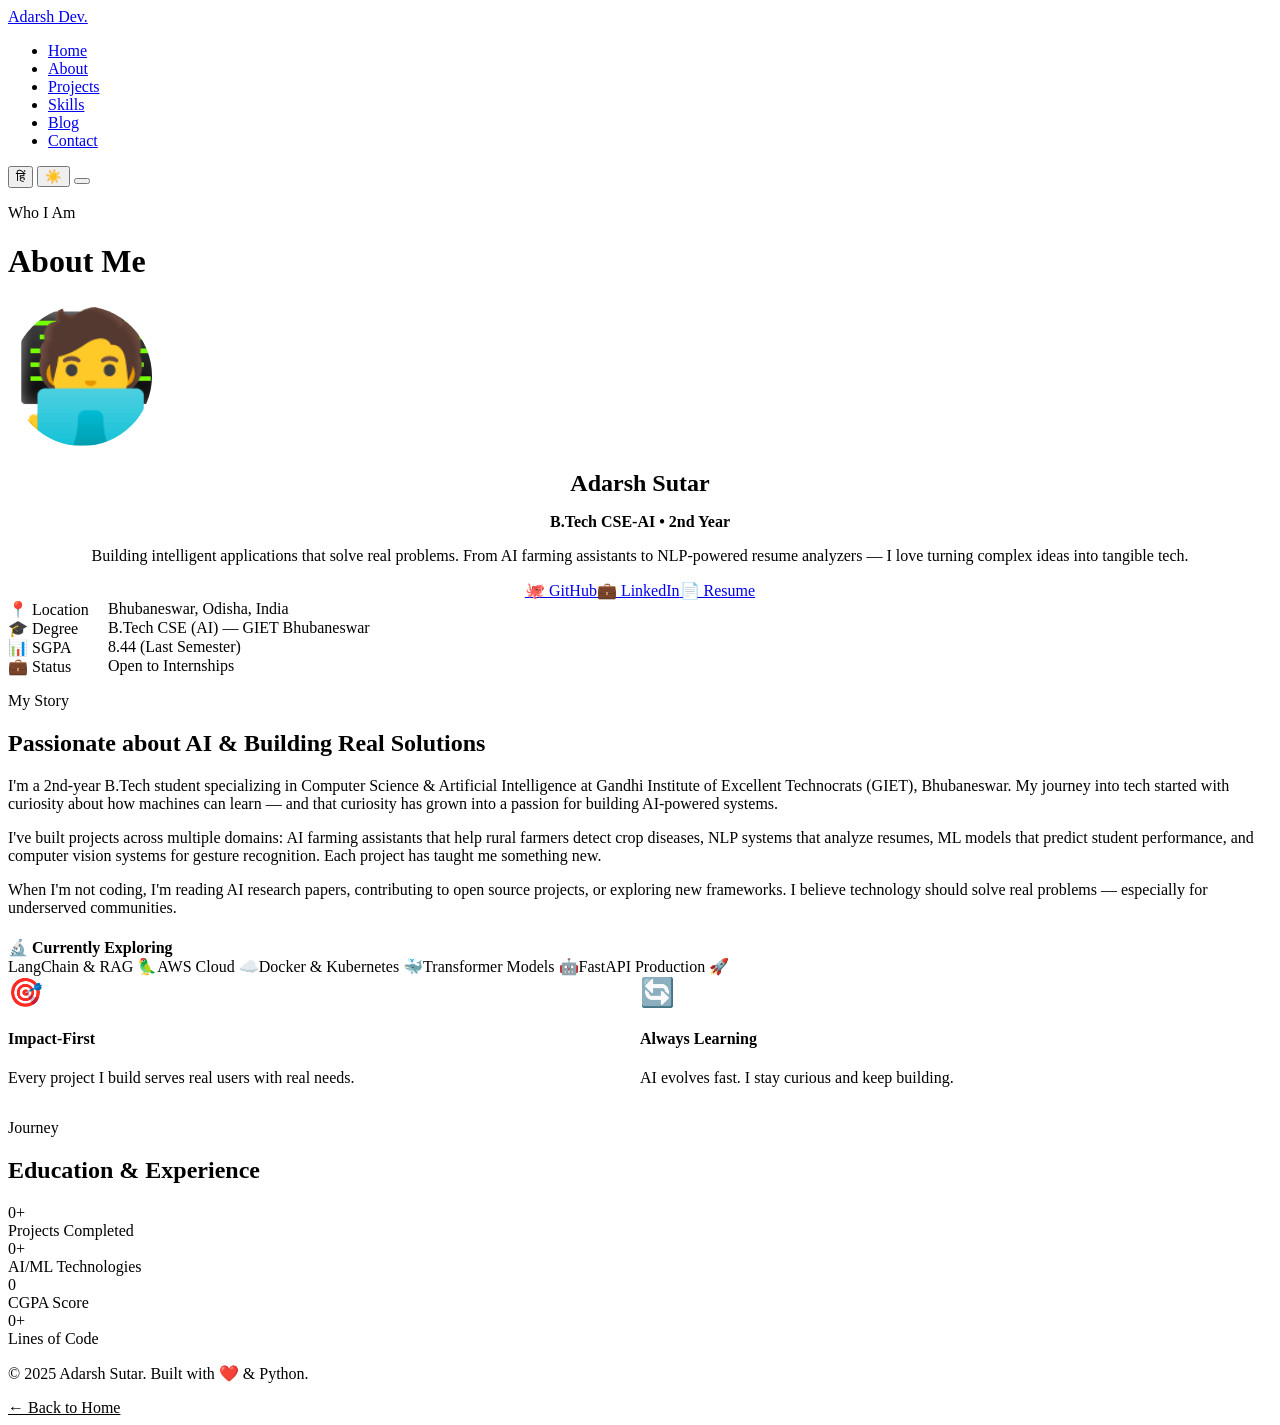
==== frontend/about.html @ b9e54d45 "Initialize AI Portfolio Full-Stack Repository" ====
<!DOCTYPE html>
<html lang="en" data-theme="dark">
<head>
  <meta charset="UTF-8" />
  <meta name="viewport" content="width=device-width, initial-scale=1.0" />
  <title>About Adarsh Sutar — B.Tech CSE-AI Developer</title>
  <meta name="description" content="Learn about Adarsh Sutar — a passionate B.Tech CSE-AI student at GIET Bhubaneswar building AI applications and full-stack systems." />
  <link rel="icon" href="data:image/svg+xml,<svg xmlns='http://www.w3.org/2000/svg' viewBox='0 0 100 100'><text y='.9em' font-size='90'>🤖</text></svg>" />
  <link rel="stylesheet" href="/css/style.css" />
  <script>window.API_BASE_URL = 'http://localhost:5000/api';</script>
</head>
<body>

  <!-- NAVBAR -->
  <nav class="navbar" id="main-navbar">
    <div class="nav-container">
      <a href="/index.html" class="nav-logo">Adarsh Dev.</a>
      <ul class="nav-links" id="nav-links">
        <li><a href="/index.html"    class="nav-link" data-i18n="nav.home">Home</a></li>
        <li><a href="/about.html"    class="nav-link active" data-i18n="nav.about">About</a></li>
        <li><a href="/projects.html" class="nav-link" data-i18n="nav.projects">Projects</a></li>
        <li><a href="/skills.html"   class="nav-link" data-i18n="nav.skills">Skills</a></li>
        <li><a href="/blog.html"     class="nav-link" data-i18n="nav.blog">Blog</a></li>
        <li><a href="/contact.html"  class="nav-link" data-i18n="nav.contact">Contact</a></li>
      </ul>
      <div class="nav-actions">
        <button class="lang-toggle" id="lang-toggle-btn">हिं</button>
        <button class="theme-toggle" id="theme-toggle-btn">☀️</button>
        <button class="nav-hamburger" id="nav-hamburger"><span></span><span></span><span></span></button>
      </div>
    </div>
  </nav>

  <!-- PAGE HEADER -->
  <div class="page-header">
    <div class="page-header-bg"></div>
    <div class="container" style="position:relative;z-index:1;">
      <p class="section-label">Who I Am</p>
      <h1 data-i18n="about.title">About Me</h1>
    </div>
  </div>

  <!-- ABOUT CONTENT -->
  <section class="section">
    <div class="container">
      <div class="grid-2" style="align-items:start; gap:var(--space-3xl);">

        <!-- Profile Card -->
        <div class="animate-on-scroll">
          <div class="card glass-card" style="text-align:center; padding: var(--space-2xl);">
            <!-- Avatar -->
            <div style="width:140px;height:140px;border-radius:50%;margin:0 auto var(--space-xl);background:var(--gradient);display:flex;align-items:center;justify-content:center;box-shadow:var(--shadow-glow);overflow:hidden;padding:4px;">
              <img src="/assets/images/profile.jpeg" alt="Adarsh Sutar" id="profile-photo" style="width:100%;height:100%;object-fit:cover;border-radius:50%;background-color:var(--clr-surface);display:block;" onerror="this.src='data:image/svg+xml,<svg xmlns=&quot;http://www.w3.org/2000/svg&quot; viewBox=&quot;0 0 100 100&quot;><text y=&quot;.9em&quot; font-size=&quot;90&quot;>🧑‍💻</text></svg>';"/>
            </div>
            <h2 style="margin-bottom:var(--space-sm);">Adarsh Sutar</h2>
            <p style="color:var(--clr-purple);font-weight:600;margin-bottom:var(--space-md);">B.Tech CSE-AI • 2nd Year</p>
            <p style="font-size:var(--text-sm);color:var(--clr-text-muted);" data-i18n="about.tagline">
              Building intelligent applications that solve real problems. From AI farming assistants to NLP-powered resume analyzers — I love turning complex ideas into tangible tech.
            </p>

            <div style="display:flex;justify-content:center;gap:var(--space-md);margin-top:var(--space-xl);flex-wrap:wrap;">
              <a href="https://github.com/adarshsutar" target="_blank" class="btn btn-outline btn-sm">🐙 GitHub</a>
              <a href="https://linkedin.com/in/adarshsutar" target="_blank" class="btn btn-outline btn-sm">💼 LinkedIn</a>
              <a href="#" id="about-resume-btn" class="btn btn-primary btn-sm">📄 Resume</a>
            </div>

            <!-- Quick Info -->
            <div style="margin-top:var(--space-xl);text-align:left;display:flex;flex-direction:column;gap:var(--space-sm);">
              <div style="display:flex;gap:var(--space-md);">
                <span style="color:var(--clr-text-muted);min-width:100px;" data-i18n="about.location_label">📍 Location</span>
                <span>Bhubaneswar, Odisha, India</span>
              </div>
              <div style="display:flex;gap:var(--space-md);">
                <span style="color:var(--clr-text-muted);min-width:100px;" data-i18n="about.degree_label">🎓 Degree</span>
                <span>B.Tech CSE (AI) — GIET Bhubaneswar</span>
              </div>
              <div style="display:flex;gap:var(--space-md);">
                <span style="color:var(--clr-text-muted);min-width:100px;" data-i18n="about.cgpa_label">📊 SGPA</span>
                <span>8.44 (Last Semester)</span>
              </div>
              <div style="display:flex;gap:var(--space-md);">
                <span style="color:var(--clr-text-muted);min-width:100px;" data-i18n="about.status_label">💼 Status</span>
                <span class="badge badge-green" data-i18n="about.open_to">Open to Internships</span>
              </div>
            </div>
          </div>
        </div>

        <!-- Bio & Values -->
        <div class="animate-on-scroll stagger-2">
          <p class="section-label" data-i18n="about.my_story">My Story</p>
          <h2 data-i18n="about.bio_title">Passionate about AI &amp; Building Real Solutions</h2>
          <p style="margin: var(--space-md) 0;" data-i18n="about.bio_p1">
            I'm a 2nd-year B.Tech student specializing in Computer Science & Artificial Intelligence at Gandhi Institute of Excellent Technocrats (GIET), Bhubaneswar. My journey into tech started with curiosity about how machines can learn — and that curiosity has grown into a passion for building AI-powered systems.
          </p>
          <p style="margin-bottom: var(--space-md);" data-i18n="about.bio_p2">
            I've built projects across multiple domains: AI farming assistants that help rural farmers detect crop diseases, NLP systems that analyze resumes, ML models that predict student performance, and computer vision systems for gesture recognition. Each project has taught me something new.
          </p>
          <p data-i18n="about.bio_p3">
            When I'm not coding, I'm reading AI research papers, contributing to open source projects, or exploring new frameworks. I believe technology should solve real problems — especially for underserved communities.
          </p>

          <!-- What I'm learning -->
          <div class="card" style="margin-top:var(--space-xl);">
            <h4 style="margin-bottom:var(--space-md);" data-i18n="about.currently_learning">🔬 Currently Exploring</h4>
            <div style="display:flex;flex-wrap:wrap;gap:var(--space-sm);">
              <span class="tech-tag">LangChain &amp; RAG 🦜</span>
              <span class="tech-tag">AWS Cloud ☁️</span>
              <span class="tech-tag">Docker &amp; Kubernetes 🐳</span>
              <span class="tech-tag">Transformer Models 🤖</span>
              <span class="tech-tag">FastAPI Production 🚀</span>
            </div>
          </div>

          <!-- Core values -->
          <div style="display:grid;grid-template-columns:1fr 1fr;gap:var(--space-md);margin-top:var(--space-xl);">
            <div class="card" style="padding:var(--space-lg);">
              <div style="font-size:1.75rem;margin-bottom:var(--space-sm);">🎯</div>
              <h4 data-i18n="about.value1_title">Impact-First</h4>
              <p style="font-size:var(--text-sm);" data-i18n="about.value1_desc">Every project I build serves real users with real needs.</p>
            </div>
            <div class="card" style="padding:var(--space-lg);">
              <div style="font-size:1.75rem;margin-bottom:var(--space-sm);">🔄</div>
              <h4 data-i18n="about.value2_title">Always Learning</h4>
              <p style="font-size:var(--text-sm);" data-i18n="about.value2_desc">AI evolves fast. I stay curious and keep building.</p>
            </div>
          </div>
        </div>

      </div>
    </div>
  </section>

  <!-- TIMELINE: Education & Experience -->
  <section class="section" style="background: var(--clr-surface);">
    <div class="container">
      <div class="section-header animate-on-scroll">
        <p class="section-label" data-i18n="about.experience_label">Journey</p>
        <h2 data-i18n="about.experience_title">Education & Experience</h2>
      </div>
      <div class="timeline animate-on-scroll" id="experience-timeline">
        <div class="loading-overlay">
          <div class="spinner"></div>
        </div>
      </div>
    </div>
  </section>

  <!-- STATS -->
  <section class="section">
    <div class="container">
      <div class="stats-grid">
        <div class="stat-card animate-on-scroll stagger-1">
          <div class="stat-number" data-count="6" data-suffix="+">0+</div>
          <div class="stat-label" data-i18n="about.stat1">Projects Completed</div>
        </div>
        <div class="stat-card animate-on-scroll stagger-2">
          <div class="stat-number" data-count="5" data-suffix="+">0+</div>
          <div class="stat-label" data-i18n="about.stat2">AI/ML Technologies</div>
        </div>
        <div class="stat-card animate-on-scroll stagger-3">
          <div class="stat-number" data-count="8" data-suffix=".2">0</div>
          <div class="stat-label" data-i18n="about.stat3">CGPA Score</div>
        </div>
        <div class="stat-card animate-on-scroll stagger-4">
          <div class="stat-number" data-count="1000" data-suffix="+">0+</div>
          <div class="stat-label" data-i18n="about.stat4">Lines of Code</div>
        </div>
      </div>
    </div>
  </section>

  <!-- FOOTER -->
  <footer class="footer">
    <div class="container">
      <div class="footer-bottom">
        <p class="footer-copy">&copy; 2025 Adarsh Sutar. Built with ❤️ &amp; Python.</p>
        <a href="/index.html" class="footer-copy" style="color:var(--clr-purple);">← Back to Home</a>
      </div>
    </div>
  </footer>

  <div id="toast-container"></div>

  <!-- SCRIPTS -->
    <script src="/js/error_handler.js"></script>
  <script src="/js/main.js?v=2"></script>
  <script src="/js/api.js?v=2"></script>
  <script src="/js/i18n.js?v=2"></script>
  <script src="/js/analytics.js?v=2"></script>
  <script src="/js/chatbot.js?v=2"></script>

  <script>
    // Load resume download link
    document.getElementById('about-resume-btn').href = API.resume.downloadUrl();

    // Load experience timeline from API
    async function loadExperience() {
      const timeline = document.getElementById('experience-timeline');
      try {
        const { experience } = await API.experience.list();
        
        if (!experience || experience.length === 0) {
          throw new Error('No experience found');
        }

        timeline.innerHTML = experience.map(e => `
          <div class="timeline-item">
            <div class="timeline-dot"></div>
            <div style="display:flex;justify-content:space-between;align-items:flex-start;flex-wrap:wrap;gap:8px;">
              <div>
                <div class="timeline-date">${e.type.toUpperCase()} • ${e.start_date} – ${e.is_current ? 'Present' : e.end_date}</div>
                <h3 class="timeline-title">${e.role}</h3>
                <div class="timeline-company">🏛️ ${e.company} · ${e.location}</div>
              </div>
              ${e.is_current ? '<span class="badge badge-green">Current</span>' : '<span class="badge badge-blue">Completed</span>'}
            </div>
            <p class="timeline-desc">${e.description}</p>
          </div>`
        ).join('');

      } catch (err) {
        console.warn('API fetch failed, using fallback:', err);
        // Fallback to static experience data
        const experiences = [
          { type: 'education', role: 'B.Tech CSE (Artificial Intelligence)', company: 'Gandhi Institute of Excellent Technocrats (GIET)', location: 'Ghangapatna, Bhubaneswar', start: 'Aug 2023', end: 'Present', desc: "2nd year student with SGPA 8.44. Core subjects: Machine Learning, Computer Vision, NLP, DBMS, Data Structures & Algorithms, Software Engineering.", current: true },
          { type: 'work', role: 'Full-Stack & AI Developer', company: 'Self-Initiated Projects', location: 'Remote', start: 'Jan 2024', end: 'Present', desc: "Built 6+ end-to-end projects spanning AI/ML (TensorFlow, Scikit-learn, OpenCV) and full-stack web development (Flask, FastAPI, React, MySQL).", current: true },
        ];

        timeline.innerHTML = experiences.map(e => `
          <div class="timeline-item">
            <div class="timeline-dot"></div>
            <div style="display:flex;justify-content:space-between;align-items:flex-start;flex-wrap:wrap;gap:8px;">
              <div>
                <div class="timeline-date">${e.type.toUpperCase()} • ${e.start} – ${e.current ? 'Present' : e.end}</div>
                <h3 class="timeline-title">${e.role}</h3>
                <div class="timeline-company">🏛️ ${e.company} · ${e.location}</div>
              </div>
              ${e.current ? '<span class="badge badge-green">Current</span>' : '<span class="badge badge-blue">Completed</span>'}
            </div>
            <p class="timeline-desc">${e.desc}</p>
          </div>`
        ).join('');
      }
    }

    loadExperience();
  </script>

</body>
</html>
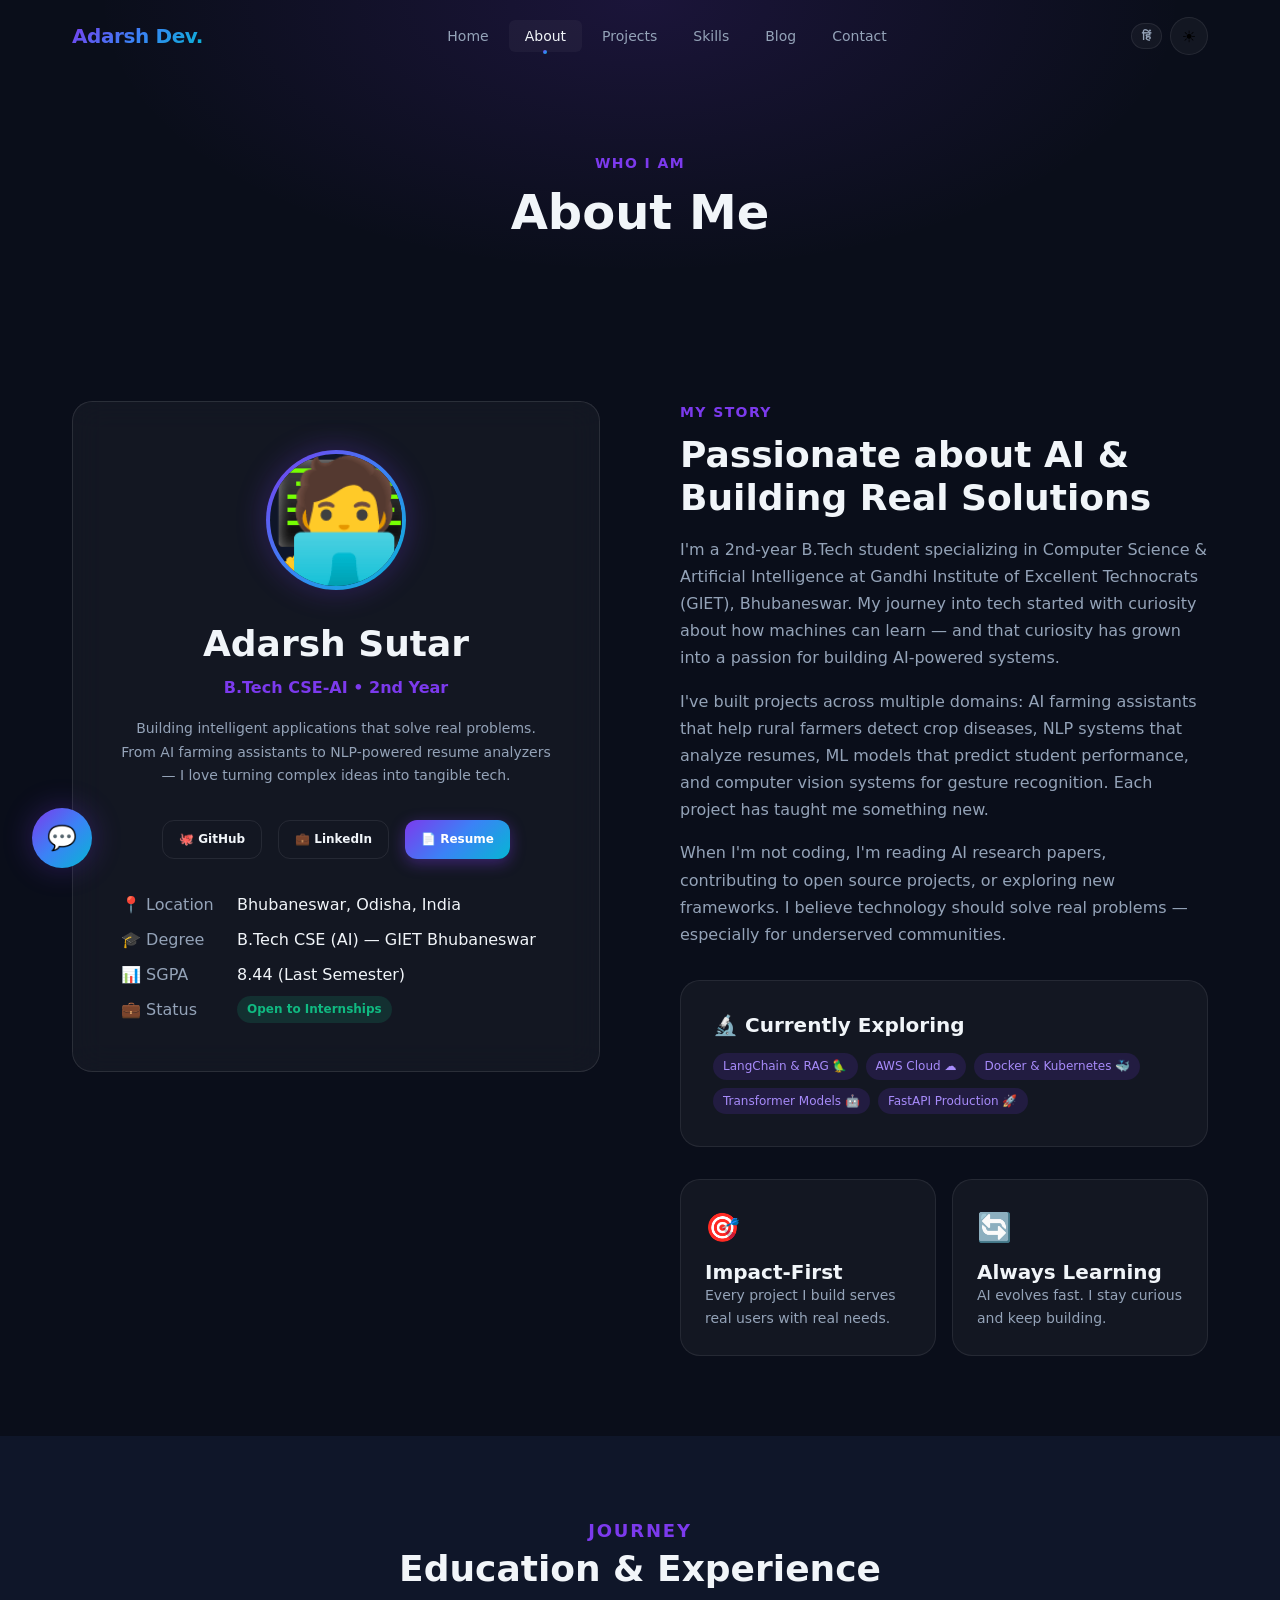
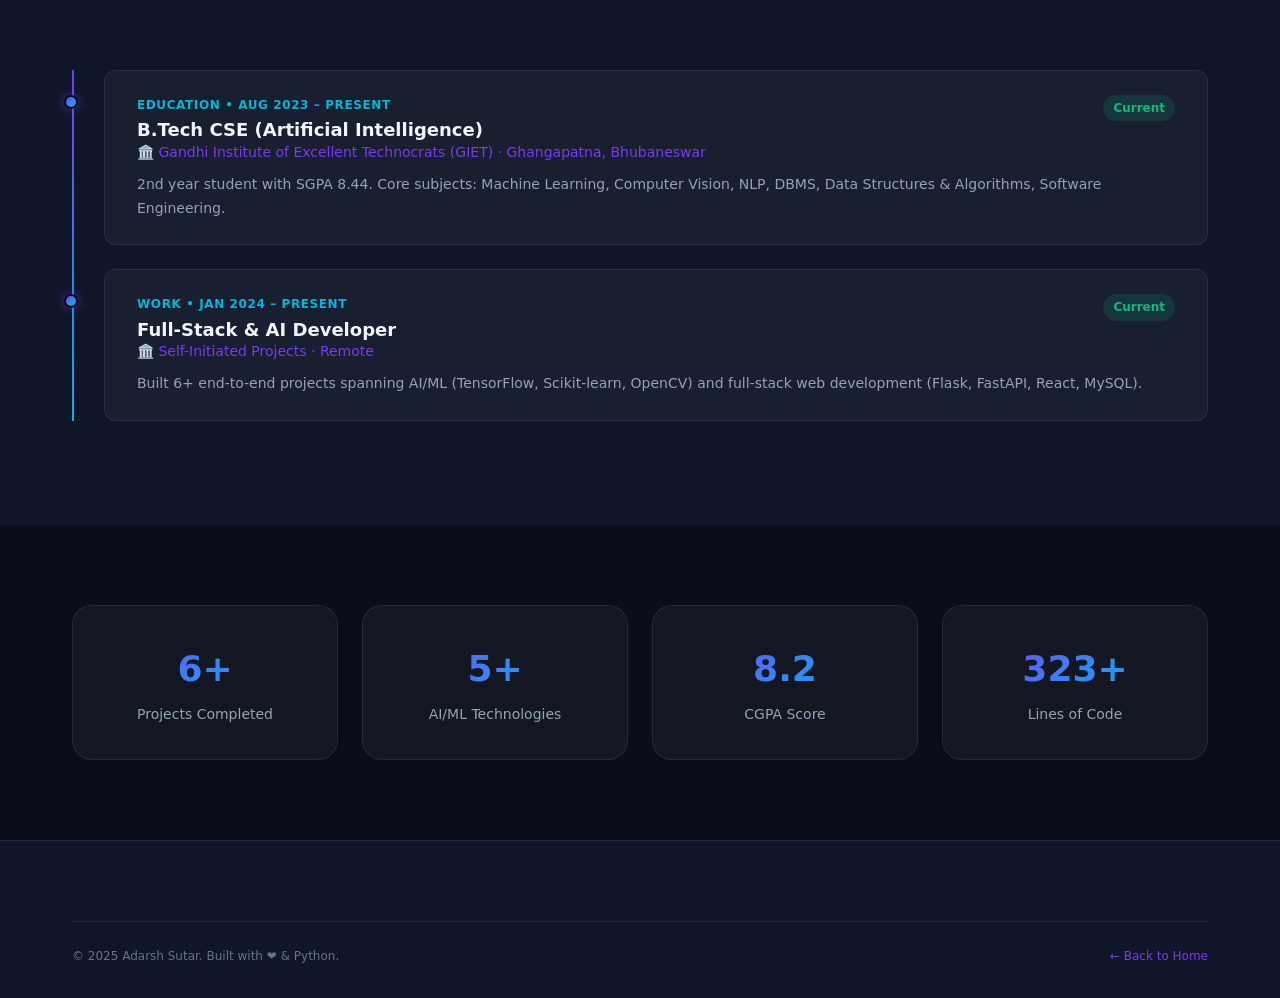
==== commit 22c32fdc: "fix: convert absolute paths to relative and update API_BASE_URL logic for local file testing" ====
--- a/frontend/about.html
+++ b/frontend/about.html
@@ -6,8 +6,15 @@
   <title>About Adarsh Sutar — B.Tech CSE-AI Developer</title>
   <meta name="description" content="Learn about Adarsh Sutar — a passionate B.Tech CSE-AI student at GIET Bhubaneswar building AI applications and full-stack systems." />
   <link rel="icon" href="data:image/svg+xml,<svg xmlns='http://www.w3.org/2000/svg' viewBox='0 0 100 100'><text y='.9em' font-size='90'>🤖</text></svg>" />
-  <link rel="stylesheet" href="/css/style.css" />
-  <script>window.API_BASE_URL = 'http://localhost:5000/api';</script>
+  <script src="./js/maintenance-check.js"></script>
+  <link rel="stylesheet" href="./css/style.css" />
+  <script>
+    window.API_BASE_URL = window.location.hostname === 'localhost' || 
+                         window.location.hostname === '127.0.0.1' || 
+                         window.location.protocol === 'file:'
+      ? 'http://localhost:5000/api' 
+      : 'https://ai-portfolio-ynsq.onrender.com/api';
+  </script>
 </head>
 <body>
 
@@ -183,12 +190,12 @@
   <div id="toast-container"></div>
 
   <!-- SCRIPTS -->
-    <script src="/js/error_handler.js"></script>
-  <script src="/js/main.js?v=2"></script>
-  <script src="/js/api.js?v=2"></script>
-  <script src="/js/i18n.js?v=2"></script>
-  <script src="/js/analytics.js?v=2"></script>
-  <script src="/js/chatbot.js?v=2"></script>
+    <script src="./js/error_handler.js"></script>
+  <script src="./js/main.js?v=2"></script>
+  <script src="./js/api.js?v=2"></script>
+  <script src="./js/i18n.js?v=2"></script>
+  <script src="./js/analytics.js?v=2"></script>
+  <script src="./js/chatbot.js?v=2"></script>
 
   <script>
     // Load resume download link
--- a/frontend/css/style.css
+++ b/frontend/css/style.css
@@ -0,0 +1,1735 @@
+/* =========================================================
+   style.css — Main Design System for Adarsh Sutar's Portfolio
+   Premium dark theme with glassmorphism, gradients & animations
+   ========================================================= */
+
+/* ── Google Fonts ─────────────────────────────────────── */
+@import url('https://fonts.googleapis.com/css2?family=Inter:wght@300;400;500;600;700;800;900&family=Fira+Code:wght@400;500&display=swap');
+
+/* ── CSS Custom Properties (Design Tokens) ───────────────── */
+:root {
+  /* Colors */
+  --clr-bg:        #0a0e1a;
+  --clr-surface:   #0f1629;
+  --clr-surface2:  #161d35;
+  --clr-card:      rgba(255,255,255,0.04);
+  --clr-card-hover:rgba(255,255,255,0.08);
+  --clr-border:    rgba(255,255,255,0.08);
+
+  /* Brand Gradient */
+  --gradient:      linear-gradient(135deg, #7c3aed 0%, #3b82f6 50%, #06b6d4 100%);
+  --gradient-soft: linear-gradient(135deg, rgba(124,58,237,0.15) 0%, rgba(59,130,246,0.15) 100%);
+  --gradient-text: linear-gradient(135deg, #a78bfa, #60a5fa, #22d3ee);
+
+  /* Accent Colors */
+  --clr-purple:    #7c3aed;
+  --clr-blue:      #3b82f6;
+  --clr-cyan:      #06b6d4;
+  --clr-green:     #10b981;
+  --clr-orange:    #f59e0b;
+  --clr-red:       #ef4444;
+
+  /* Text */
+  --clr-text:      #f1f5f9;
+  --clr-text-muted:#94a3b8;
+  --clr-text-dim:  #64748b;
+
+  /* Spacing */
+  --space-xs:  0.25rem;
+  --space-sm:  0.5rem;
+  --space-md:  1rem;
+  --space-lg:  1.5rem;
+  --space-xl:  2rem;
+  --space-2xl: 3rem;
+  --space-3xl: 5rem;
+
+  /* Typography */
+  --font-sans: 'Inter', system-ui, -apple-system, sans-serif;
+  --font-mono: 'Fira Code', 'Courier New', monospace;
+  --text-xs:   0.75rem;
+  --text-sm:   0.875rem;
+  --text-base: 1rem;
+  --text-lg:   1.125rem;
+  --text-xl:   1.25rem;
+  --text-2xl:  1.5rem;
+  --text-3xl:  1.875rem;
+  --text-4xl:  2.25rem;
+  --text-5xl:  3rem;
+  --text-6xl:  3.75rem;
+
+  /* Borders */
+  --radius-sm: 6px;
+  --radius-md: 12px;
+  --radius-lg: 20px;
+  --radius-xl: 30px;
+  --radius-full: 9999px;
+
+  /* Shadows */
+  --shadow-sm:   0 1px 3px rgba(0,0,0,0.3);
+  --shadow-md:   0 4px 20px rgba(0,0,0,0.4);
+  --shadow-lg:   0 8px 40px rgba(0,0,0,0.5);
+  --shadow-glow: 0 0 30px rgba(124,58,237,0.3);
+  --shadow-cyan: 0 0 30px rgba(6,182,212,0.2);
+
+  /* Transitions */
+  --transition: all 0.3s cubic-bezier(0.4, 0, 0.2, 1);
+  --transition-fast: all 0.15s ease;
+  --transition-slow: all 0.6s ease;
+
+  /* Navbar height */
+  --nav-height: 72px;
+}
+
+/* Light Mode Override */
+[data-theme="light"] {
+  --clr-bg:        #f8fafc;
+  --clr-surface:   #ffffff;
+  --clr-surface2:  #f1f5f9;
+  --clr-card:      rgba(0,0,0,0.03);
+  --clr-card-hover:rgba(0,0,0,0.06);
+  --clr-border:    rgba(0,0,0,0.08);
+  --clr-text:      #1e293b;
+  --clr-text-muted:#64748b;
+  --clr-text-dim:  #94a3b8;
+  --shadow-md:     0 4px 20px rgba(0,0,0,0.1);
+  --shadow-glow:   0 0 30px rgba(124,58,237,0.15);
+}
+
+/* ── Reset & Base ────────────────────────────────────── */
+*, *::before, *::after {
+  box-sizing: border-box;
+  margin: 0;
+  padding: 0;
+}
+
+html {
+  scroll-behavior: smooth;
+  font-size: 16px;
+}
+
+body {
+  font-family: var(--font-sans);
+  background-color: var(--clr-bg);
+  color: var(--clr-text);
+  line-height: 1.7;
+  overflow-x: hidden;
+  transition: background-color 0.3s ease, color 0.3s ease;
+}
+
+img { max-width: 100%; display: block; }
+a  { color: inherit; text-decoration: none; }
+ul { list-style: none; }
+button { cursor: pointer; border: none; background: none; font-family: inherit; }
+
+/* ── Scrollbar ───────────────────────────────────────── */
+::-webkit-scrollbar { width: 6px; }
+::-webkit-scrollbar-track { background: var(--clr-bg); }
+::-webkit-scrollbar-thumb {
+  background: var(--clr-purple);
+  border-radius: var(--radius-full);
+}
+
+/* ── Selection ───────────────────────────────────────── */
+::selection {
+  background: rgba(124,58,237,0.4);
+  color: var(--clr-text);
+}
+
+/* ── Typography ──────────────────────────────────────── */
+h1, h2, h3, h4, h5, h6 {
+  font-weight: 700;
+  line-height: 1.2;
+  color: var(--clr-text);
+}
+h1 { font-size: var(--text-5xl); }
+h2 { font-size: var(--text-4xl); }
+h3 { font-size: var(--text-2xl); }
+h4 { font-size: var(--text-xl); }
+p  { color: var(--clr-text-muted); }
+
+.gradient-text {
+  background: var(--gradient-text);
+  -webkit-background-clip: text;
+  -webkit-text-fill-color: transparent;
+  background-clip: text;
+}
+
+.section-label {
+  font-size: var(--text-sm);
+  font-weight: 600;
+  letter-spacing: 0.1em;
+  text-transform: uppercase;
+  color: var(--clr-purple);
+  margin-bottom: var(--space-sm);
+}
+
+/* ── Layout ──────────────────────────────────────────── */
+.container {
+  max-width: 1200px;
+  margin: 0 auto;
+  padding: 0 var(--space-xl);
+}
+
+.section {
+  padding: var(--space-3xl) 0;
+}
+
+.section-header {
+  text-align: center;
+  margin-bottom: var(--space-3xl);
+}
+
+.section-header h2 {
+  margin-bottom: var(--space-md);
+}
+
+.section-header p {
+  max-width: 600px;
+  margin: 0 auto;
+  font-size: var(--text-lg);
+}
+
+/* Grid Utilities */
+.grid-2 { display: grid; grid-template-columns: repeat(2, 1fr); gap: var(--space-xl); }
+.grid-3 { display: grid; grid-template-columns: repeat(3, 1fr); gap: var(--space-xl); }
+.grid-4 { display: grid; grid-template-columns: repeat(4, 1fr); gap: var(--space-lg); }
+
+/* ── Navbar ──────────────────────────────────────────── */
+.navbar {
+  position: fixed;
+  top: 0;
+  left: 0;
+  right: 0;
+  z-index: 1000;
+  height: var(--nav-height);
+  display: flex;
+  align-items: center;
+  transition: var(--transition);
+  background: transparent;
+}
+
+.navbar.scrolled {
+  background: rgba(10, 14, 26, 0.85);
+  backdrop-filter: blur(20px);
+  -webkit-backdrop-filter: blur(20px);
+  border-bottom: 1px solid var(--clr-border);
+}
+
+[data-theme="light"] .navbar.scrolled {
+  background: rgba(248, 250, 252, 0.85);
+}
+
+.nav-container {
+  max-width: 1200px;
+  margin: 0 auto;
+  padding: 0 var(--space-xl);
+  width: 100%;
+  display: flex;
+  align-items: center;
+  justify-content: space-between;
+}
+
+.nav-logo {
+  font-size: var(--text-xl);
+  font-weight: 800;
+  background: var(--gradient);
+  -webkit-background-clip: text;
+  -webkit-text-fill-color: transparent;
+  background-clip: text;
+  letter-spacing: -0.02em;
+}
+
+.nav-links {
+  display: flex;
+  align-items: center;
+  gap: var(--space-xs);
+}
+
+.nav-link {
+  padding: var(--space-sm) var(--space-md);
+  font-size: var(--text-sm);
+  font-weight: 500;
+  color: var(--clr-text-muted);
+  border-radius: var(--radius-sm);
+  transition: var(--transition-fast);
+  position: relative;
+}
+
+.nav-link:hover, .nav-link.active {
+  color: var(--clr-text);
+  background: var(--clr-card);
+}
+
+.nav-link.active::after {
+  content: '';
+  position: absolute;
+  bottom: -2px;
+  left: 50%;
+  transform: translateX(-50%);
+  width: 4px;
+  height: 4px;
+  border-radius: 50%;
+  background: var(--gradient);
+}
+
+.nav-actions {
+  display: flex;
+  align-items: center;
+  gap: var(--space-sm);
+}
+
+/* Language Toggle */
+.lang-toggle {
+  font-size: var(--text-xs);
+  font-weight: 600;
+  padding: 5px 10px;
+  border-radius: var(--radius-full);
+  border: 1px solid var(--clr-border);
+  color: var(--clr-text-muted);
+  background: var(--clr-card);
+  transition: var(--transition-fast);
+}
+.lang-toggle:hover { color: var(--clr-text); border-color: var(--clr-purple); }
+
+/* Theme Toggle */
+.theme-toggle {
+  width: 38px;
+  height: 38px;
+  border-radius: var(--radius-full);
+  border: 1px solid var(--clr-border);
+  background: var(--clr-card);
+  display: flex;
+  align-items: center;
+  justify-content: center;
+  font-size: 16px;
+  transition: var(--transition-fast);
+}
+.theme-toggle:hover { border-color: var(--clr-purple); background: var(--clr-card-hover); }
+
+/* Mobile hamburger */
+.nav-hamburger {
+  display: none;
+  flex-direction: column;
+  gap: 5px;
+  width: 24px;
+}
+.nav-hamburger span {
+  display: block;
+  height: 2px;
+  background: var(--clr-text);
+  border-radius: 2px;
+  transition: var(--transition-fast);
+}
+
+/* ── Buttons ─────────────────────────────────────────── */
+.btn {
+  display: inline-flex;
+  align-items: center;
+  justify-content: center;
+  gap: var(--space-sm);
+  padding: 0.75rem 1.75rem;
+  font-size: var(--text-sm);
+  font-weight: 600;
+  border-radius: var(--radius-md);
+  transition: var(--transition);
+  cursor: pointer;
+  border: none;
+  font-family: var(--font-sans);
+  white-space: nowrap;
+  position: relative;
+  overflow: hidden;
+}
+
+.btn::before {
+  content: '';
+  position: absolute;
+  inset: 0;
+  opacity: 0;
+  transition: opacity 0.2s ease;
+  background: rgba(255,255,255,0.1);
+}
+.btn:hover::before { opacity: 1; }
+
+.btn-primary {
+  background: var(--gradient);
+  color: white;
+  box-shadow: 0 4px 15px rgba(124,58,237,0.4);
+}
+.btn-primary:hover {
+  transform: translateY(-2px);
+  box-shadow: 0 8px 25px rgba(124,58,237,0.5);
+}
+
+.btn-outline {
+  background: transparent;
+  color: var(--clr-text);
+  border: 1.5px solid var(--clr-border);
+}
+.btn-outline:hover {
+  border-color: var(--clr-purple);
+  color: var(--clr-purple);
+  transform: translateY(-2px);
+}
+
+.btn-ghost {
+  background: var(--clr-card);
+  color: var(--clr-text);
+}
+.btn-ghost:hover { background: var(--clr-card-hover); }
+
+.btn-sm { padding: 0.5rem 1rem; font-size: var(--text-xs); }
+.btn-lg { padding: 1rem 2.5rem; font-size: var(--text-base); border-radius: var(--radius-lg); }
+
+.btn:disabled {
+  opacity: 0.5;
+  cursor: not-allowed;
+  transform: none !important;
+}
+
+/* ── Cards ───────────────────────────────────────────── */
+.card {
+  background: var(--clr-card);
+  border: 1px solid var(--clr-border);
+  border-radius: var(--radius-lg);
+  padding: var(--space-xl);
+  transition: var(--transition);
+  position: relative;
+  overflow: hidden;
+}
+
+.card::before {
+  content: '';
+  position: absolute;
+  top: 0; left: 0; right: 0;
+  height: 1px;
+  background: var(--gradient);
+  opacity: 0;
+  transition: opacity 0.3s ease;
+}
+
+.card:hover {
+  background: var(--clr-card-hover);
+  border-color: rgba(124,58,237,0.3);
+  transform: translateY(-4px);
+  box-shadow: var(--shadow-glow);
+}
+.card:hover::before { opacity: 1; }
+
+/* Glass Card */
+.glass-card {
+  background: rgba(255,255,255,0.04);
+  backdrop-filter: blur(16px);
+  -webkit-backdrop-filter: blur(16px);
+  border: 1px solid rgba(255,255,255,0.1);
+  border-radius: var(--radius-lg);
+}
+
+/* ── Hero Section ────────────────────────────────────── */
+.hero {
+  min-height: 100vh;
+  display: flex;
+  align-items: center;
+  justify-content: center;
+  position: relative;
+  overflow: hidden;
+  padding-top: var(--nav-height);
+}
+
+.hero-bg {
+  position: absolute;
+  inset: 0;
+  z-index: 0;
+}
+
+.hero-orb {
+  position: absolute;
+  border-radius: 50%;
+  filter: blur(80px);
+  animation: orb-float 8s ease-in-out infinite;
+}
+
+.hero-orb-1 {
+  width: 600px; height: 600px;
+  background: radial-gradient(circle, rgba(124,58,237,0.3), transparent 70%);
+  top: -200px; left: -100px;
+  animation-delay: 0s;
+}
+
+.hero-orb-2 {
+  width: 500px; height: 500px;
+  background: radial-gradient(circle, rgba(6,182,212,0.25), transparent 70%);
+  bottom: -150px; right: -100px;
+  animation-delay: -4s;
+}
+
+.hero-orb-3 {
+  width: 300px; height: 300px;
+  background: radial-gradient(circle, rgba(59,130,246,0.2), transparent 70%);
+  top: 50%; left: 50%;
+  transform: translate(-50%, -50%);
+  animation-delay: -2s;
+}
+
+@keyframes orb-float {
+  0%, 100% { transform: translateY(0) scale(1); }
+  33% { transform: translateY(-30px) scale(1.05); }
+  66% { transform: translateY(20px) scale(0.95); }
+}
+
+/* Grid overlay */
+.hero-grid {
+  position: absolute;
+  inset: 0;
+  background-image:
+    linear-gradient(rgba(124,58,237,0.04) 1px, transparent 1px),
+    linear-gradient(90deg, rgba(124,58,237,0.04) 1px, transparent 1px);
+  background-size: 50px 50px;
+  mask-image: radial-gradient(ellipse at center, black 30%, transparent 80%);
+}
+
+.hero-content {
+  position: relative;
+  z-index: 1;
+  text-align: center;
+  max-width: 900px;
+  padding: 0 var(--space-xl);
+}
+
+.hero-badge {
+  display: inline-flex;
+  align-items: center;
+  gap: var(--space-sm);
+  padding: 6px 16px;
+  background: rgba(124,58,237,0.15);
+  border: 1px solid rgba(124,58,237,0.3);
+  border-radius: var(--radius-full);
+  font-size: var(--text-sm);
+  color: #a78bfa;
+  margin-bottom: var(--space-xl);
+  animation: fade-in-down 0.7s ease both;
+}
+
+.hero-badge .dot {
+  width: 6px; height: 6px;
+  border-radius: 50%;
+  background: var(--clr-green);
+  animation: pulse 2s ease-in-out infinite;
+}
+
+@keyframes pulse {
+  0%, 100% { box-shadow: 0 0 0 0 rgba(16,185,129,0.6); }
+  50% { box-shadow: 0 0 0 6px rgba(16,185,129,0); }
+}
+
+.hero-title {
+  font-size: clamp(2.5rem, 8vw, 5rem);
+  font-weight: 900;
+  letter-spacing: -0.03em;
+  line-height: 1.05;
+  margin-bottom: var(--space-lg);
+  animation: fade-in-up 0.8s ease 0.2s both;
+}
+
+.hero-subtitle {
+  font-size: var(--text-xl);
+  color: var(--clr-text-muted);
+  max-width: 600px;
+  margin: 0 auto var(--space-xl);
+  animation: fade-in-up 0.8s ease 0.4s both;
+}
+
+.typing-wrapper {
+  display: inline-block;
+  min-width: 300px;
+}
+
+#typing-text {
+  border-right: 3px solid var(--clr-purple);
+  white-space: nowrap;
+  overflow: hidden;
+  animation: cursor-blink 0.8s step-end infinite;
+}
+
+@keyframes cursor-blink {
+  0%, 100% { border-color: var(--clr-purple); }
+  50% { border-color: transparent; }
+}
+
+.hero-cta {
+  display: flex;
+  gap: var(--space-md);
+  justify-content: center;
+  flex-wrap: wrap;
+  margin-bottom: var(--space-2xl);
+  animation: fade-in-up 0.8s ease 0.6s both;
+}
+
+.hero-stats {
+  display: flex;
+  justify-content: center;
+  gap: var(--space-2xl);
+  animation: fade-in-up 0.8s ease 0.8s both;
+}
+
+.hero-stat {
+  text-align: center;
+}
+
+.hero-stat-num {
+  font-size: var(--text-3xl);
+  font-weight: 800;
+  background: var(--gradient);
+  -webkit-background-clip: text;
+  -webkit-text-fill-color: transparent;
+  background-clip: text;
+}
+
+.hero-stat-label {
+  font-size: var(--text-xs);
+  color: var(--clr-text-dim);
+  text-transform: uppercase;
+  letter-spacing: 0.05em;
+}
+
+.scroll-indicator {
+  position: absolute;
+  bottom: var(--space-xl);
+  left: 50%;
+  transform: translateX(-50%);
+  animation: scroll-bounce 2s ease-in-out infinite;
+  color: var(--clr-text-dim);
+  font-size: 20px;
+}
+
+@keyframes scroll-bounce {
+  0%, 100% { transform: translateX(-50%) translateY(0); }
+  50% { transform: translateX(-50%) translateY(8px); }
+}
+
+/* ── Project Cards ───────────────────────────────────── */
+.project-card {
+  background: var(--clr-card);
+  border: 1px solid var(--clr-border);
+  border-radius: var(--radius-lg);
+  overflow: hidden;
+  transition: var(--transition);
+  display: flex;
+  flex-direction: column;
+}
+
+.project-card:hover {
+  transform: translateY(-6px);
+  border-color: rgba(124,58,237,0.4);
+  box-shadow: var(--shadow-glow);
+}
+
+.project-image {
+  width: 100%;
+  height: 200px;
+  object-fit: cover;
+  transition: transform 0.4s ease;
+}
+.project-card:hover .project-image { transform: scale(1.05); }
+
+.project-image-wrapper {
+  overflow: hidden;
+  height: 200px;
+  position: relative;
+}
+
+.project-overlay {
+  position: absolute;
+  inset: 0;
+  background: rgba(10, 14, 26, 0.8);
+  display: flex;
+  align-items: center;
+  justify-content: center;
+  gap: var(--space-md);
+  opacity: 0;
+  transition: var(--transition);
+}
+
+.project-card:hover .project-overlay { opacity: 1; }
+
+.project-body { padding: var(--space-xl); flex: 1; display: flex; flex-direction: column; }
+.project-category {
+  font-size: var(--text-xs);
+  font-weight: 600;
+  color: var(--clr-cyan);
+  text-transform: uppercase;
+  letter-spacing: 0.08em;
+  margin-bottom: var(--space-sm);
+}
+.project-title { font-size: var(--text-lg); margin-bottom: var(--space-sm); }
+.project-desc { font-size: var(--text-sm); color: var(--clr-text-muted); flex: 1; }
+.project-tech {
+  display: flex;
+  flex-wrap: wrap;
+  gap: var(--space-xs);
+  margin-top: var(--space-md);
+}
+.tech-tag {
+  font-size: var(--text-xs);
+  padding: 3px 10px;
+  border-radius: var(--radius-full);
+  background: rgba(124,58,237,0.15);
+  color: #a78bfa;
+  font-weight: 500;
+}
+.badge-featured {
+  position: absolute;
+  top: var(--space-md);
+  right: var(--space-md);
+  padding: 4px 10px;
+  background: var(--gradient);
+  border-radius: var(--radius-full);
+  font-size: var(--text-xs);
+  font-weight: 700;
+  color: white;
+  z-index: 2;
+}
+
+/* Filter Tabs */
+.filter-tabs {
+  display: flex;
+  gap: var(--space-sm);
+  flex-wrap: wrap;
+  justify-content: center;
+  margin-bottom: var(--space-2xl);
+}
+
+.filter-tab {
+  padding: 8px 20px;
+  border-radius: var(--radius-full);
+  font-size: var(--text-sm);
+  font-weight: 500;
+  color: var(--clr-text-muted);
+  background: var(--clr-card);
+  border: 1px solid var(--clr-border);
+  transition: var(--transition-fast);
+}
+
+.filter-tab:hover { color: var(--clr-text); border-color: var(--clr-purple); }
+.filter-tab.active {
+  background: var(--gradient);
+  color: white;
+  border-color: transparent;
+  box-shadow: 0 4px 15px rgba(124,58,237,0.4);
+}
+
+/* ── Skill Bars ──────────────────────────────────────── */
+.skill-card {
+  background: var(--clr-card);
+  border: 1px solid var(--clr-border);
+  border-radius: var(--radius-md);
+  padding: var(--space-md) var(--space-lg);
+  display: flex;
+  align-items: center;
+  gap: var(--space-md);
+  transition: var(--transition);
+}
+.skill-card:hover { background: var(--clr-card-hover); transform: translateX(4px); }
+
+.skill-icon { font-size: 1.5rem; min-width: 32px; text-align: center; }
+.skill-info { flex: 1; }
+.skill-name { font-size: var(--text-sm); font-weight: 600; margin-bottom: 6px; }
+.skill-bar-bg {
+  height: 6px;
+  background: rgba(255,255,255,0.08);
+  border-radius: var(--radius-full);
+  overflow: hidden;
+}
+.skill-bar-fill {
+  height: 100%;
+  border-radius: var(--radius-full);
+  background: var(--gradient);
+  width: 0;
+  transition: width 1.2s cubic-bezier(0.4, 0, 0.2, 1);
+}
+.skill-pct {
+  font-size: var(--text-xs);
+  font-weight: 600;
+  color: var(--clr-text-muted);
+  min-width: 36px;
+  text-align: right;
+}
+
+/* Skill Category Tabs */
+.skill-categories {
+  display: grid;
+  grid-template-columns: repeat(auto-fit, minmax(280px, 1fr));
+  gap: var(--space-xl);
+}
+
+.skill-category-card {
+  background: var(--clr-card);
+  border: 1px solid var(--clr-border);
+  border-radius: var(--radius-lg);
+  padding: var(--space-xl);
+}
+
+.skill-category-title {
+  font-size: var(--text-base);
+  font-weight: 700;
+  margin-bottom: var(--space-lg);
+  display: flex;
+  align-items: center;
+  gap: var(--space-sm);
+}
+
+.category-icon {
+  width: 32px; height: 32px;
+  border-radius: var(--radius-sm);
+  display: flex;
+  align-items: center;
+  justify-content: center;
+  background: var(--gradient-soft);
+  font-size: 1rem;
+}
+
+/* ── Contact Form ────────────────────────────────────── */
+.form-group {
+  display: flex;
+  flex-direction: column;
+  gap: var(--space-xs);
+  margin-bottom: var(--space-lg);
+}
+
+.form-label {
+  font-size: var(--text-sm);
+  font-weight: 500;
+  color: var(--clr-text);
+}
+
+.form-input, .form-textarea, .form-select {
+  padding: 0.75rem 1rem;
+  background: var(--clr-surface2);
+  border: 1.5px solid var(--clr-border);
+  border-radius: var(--radius-md);
+  color: var(--clr-text);
+  font-family: var(--font-sans);
+  font-size: var(--text-base);
+  transition: var(--transition-fast);
+  width: 100%;
+  outline: none;
+}
+
+.form-input::placeholder, .form-textarea::placeholder { color: var(--clr-text-dim); }
+.form-input:focus, .form-textarea:focus, .form-select:focus {
+  border-color: var(--clr-purple);
+  box-shadow: 0 0 0 3px rgba(124,58,237,0.15);
+  background: var(--clr-surface);
+}
+
+.form-input.error, .form-textarea.error {
+  border-color: var(--clr-red);
+  box-shadow: 0 0 0 3px rgba(239,68,68,0.15);
+}
+
+.form-error-msg {
+  font-size: var(--text-xs);
+  color: var(--clr-red);
+  margin-top: 2px;
+}
+
+.form-textarea { resize: vertical; min-height: 140px; }
+
+/* ── Toast Notifications ─────────────────────────────── */
+#toast-container {
+  position: fixed;
+  bottom: var(--space-xl);
+  right: var(--space-xl);
+  z-index: 9999;
+  display: flex;
+  flex-direction: column;
+  gap: var(--space-sm);
+  pointer-events: none;
+}
+
+.toast {
+  display: flex;
+  align-items: center;
+  gap: var(--space-md);
+  padding: var(--space-md) var(--space-lg);
+  border-radius: var(--radius-md);
+  background: var(--clr-surface);
+  border: 1px solid var(--clr-border);
+  backdrop-filter: blur(16px);
+  min-width: 300px;
+  max-width: 400px;
+  pointer-events: all;
+  animation: toast-in 0.4s cubic-bezier(0.34, 1.56, 0.64, 1);
+  box-shadow: var(--shadow-lg);
+}
+
+.toast.removing {
+  animation: toast-out 0.3s ease forwards;
+}
+
+@keyframes toast-in {
+  from { transform: translateX(120%); opacity: 0; }
+  to   { transform: translateX(0); opacity: 1; }
+}
+
+@keyframes toast-out {
+  from { transform: translateX(0); opacity: 1; }
+  to   { transform: translateX(120%); opacity: 0; }
+}
+
+.toast-icon { font-size: 1.25rem; }
+.toast-body { flex: 1; }
+.toast-title { font-size: var(--text-sm); font-weight: 600; color: var(--clr-text); }
+.toast-msg   { font-size: var(--text-xs); color: var(--clr-text-muted); }
+
+.toast.success { border-left: 3px solid var(--clr-green); }
+.toast.error   { border-left: 3px solid var(--clr-red); }
+.toast.info    { border-left: 3px solid var(--clr-blue); }
+.toast.warning { border-left: 3px solid var(--clr-orange); }
+
+/* ── Chatbot ─────────────────────────────────────────── */
+.chat-bubble-btn {
+  position: fixed;
+  bottom: var(--space-xl);
+  left: var(--space-xl);
+  width: 60px; height: 60px;
+  border-radius: var(--radius-full);
+  background: var(--gradient);
+  color: white;
+  font-size: 1.5rem;
+  display: flex;
+  align-items: center;
+  justify-content: center;
+  box-shadow: var(--shadow-glow);
+  z-index: 900;
+  transition: var(--transition);
+  animation: pulse-glow 3s ease-in-out infinite;
+}
+
+@keyframes pulse-glow {
+  0%, 100% { box-shadow: 0 4px 20px rgba(124,58,237,0.4); }
+  50% { box-shadow: 0 4px 40px rgba(124,58,237,0.7); }
+}
+
+.chat-bubble-btn:hover { transform: scale(1.1); }
+
+.chat-window {
+  position: fixed;
+  bottom: 90px;
+  left: var(--space-xl);
+  width: 360px;
+  max-height: 500px;
+  border-radius: var(--radius-lg);
+  background: var(--clr-surface);
+  border: 1px solid var(--clr-border);
+  box-shadow: var(--shadow-lg);
+  z-index: 900;
+  display: flex;
+  flex-direction: column;
+  overflow: hidden;
+  transform: scale(0.8) translateY(20px);
+  opacity: 0;
+  pointer-events: none;
+  transition: var(--transition);
+  transform-origin: bottom left;
+}
+
+.chat-window.open {
+  transform: scale(1) translateY(0);
+  opacity: 1;
+  pointer-events: all;
+}
+
+.chat-header {
+  padding: var(--space-md) var(--space-lg);
+  background: var(--gradient);
+  display: flex;
+  align-items: center;
+  justify-content: space-between;
+  color: white;
+}
+
+.chat-header-info { display: flex; align-items: center; gap: var(--space-sm); }
+.chat-avatar {
+  width: 36px; height: 36px;
+  border-radius: var(--radius-full);
+  background: rgba(255,255,255,0.2);
+  display: flex; align-items: center; justify-content: center;
+  font-size: 1.1rem;
+}
+.chat-title { font-weight: 700; font-size: var(--text-sm); }
+.chat-status { font-size: var(--text-xs); opacity: 0.8; }
+.chat-close { background: rgba(255,255,255,0.2); border-radius: 50%; width: 28px; height: 28px; display: flex; align-items: center; justify-content: center; color: white; font-size: 14px; }
+.chat-close:hover { background: rgba(255,255,255,0.3); }
+
+.chat-messages {
+  flex: 1;
+  overflow-y: auto;
+  padding: var(--space-md);
+  display: flex;
+  flex-direction: column;
+  gap: var(--space-sm);
+}
+
+.chat-msg {
+  max-width: 85%;
+  padding: var(--space-sm) var(--space-md);
+  border-radius: var(--radius-md);
+  font-size: var(--text-sm);
+  line-height: 1.5;
+  animation: fade-in-up 0.3s ease;
+}
+
+.chat-msg.bot {
+  background: var(--clr-surface2);
+  border: 1px solid var(--clr-border);
+  align-self: flex-start;
+  border-bottom-left-radius: 4px;
+}
+
+.chat-msg.user {
+  background: var(--gradient);
+  color: white;
+  align-self: flex-end;
+  border-bottom-right-radius: 4px;
+}
+
+.typing-indicator {
+  display: flex;
+  flex-direction: column;
+  gap: 6px;
+  padding: var(--space-sm) var(--space-md);
+  background: var(--clr-surface2);
+  border: 1px solid var(--clr-border);
+  border-radius: var(--radius-md);
+  align-self: flex-start;
+  width: fit-content;
+  border-bottom-left-radius: 4px;
+}
+.typing-text {
+  font-size: var(--text-xs);
+  font-weight: 600;
+  color: var(--clr-purple);
+  letter-spacing: 0.05em;
+}
+.typing-dots {
+  display: flex;
+  gap: 4px;
+  align-items: center;
+}
+.typing-dot {
+  width: 6px; height: 6px;
+  border-radius: 50%;
+  background: var(--clr-text-dim);
+  animation: typing-bounce 1.4s ease-in-out infinite;
+}
+@keyframes typing-bounce {
+  0%, 60%, 100% { transform: translateY(0); opacity: 0.4; }
+  30% { transform: translateY(-4px); opacity: 1; }
+}
+
+.chat-input-area {
+  padding: var(--space-md);
+  border-top: 1px solid var(--clr-border);
+  display: flex;
+  gap: var(--space-sm);
+}
+
+.chat-input {
+  flex: 1;
+  padding: 8px 12px;
+  background: var(--clr-surface2);
+  border: 1px solid var(--clr-border);
+  border-radius: var(--radius-md);
+  color: var(--clr-text);
+  font-size: var(--text-sm);
+  font-family: var(--font-sans);
+  outline: none;
+  resize: none;
+}
+.chat-input:focus { border-color: var(--clr-purple); }
+
+.chat-send-btn {
+  width: 40px; height: 40px;
+  border-radius: var(--radius-md);
+  background: var(--gradient);
+  color: white;
+  display: flex;
+  align-items: center;
+  justify-content: center;
+  font-size: 1rem;
+  flex-shrink: 0;
+  transition: var(--transition-fast);
+}
+.chat-send-btn:hover { transform: scale(1.05); }
+
+/* ── Timeline ────────────────────────────────────────── */
+.timeline {
+  position: relative;
+  padding-left: 2rem;
+}
+.timeline::before {
+  content: '';
+  position: absolute;
+  left: 0;
+  top: 0; bottom: 0;
+  width: 2px;
+  background: linear-gradient(to bottom, var(--clr-purple), var(--clr-cyan));
+}
+.timeline-item {
+  position: relative;
+  padding: var(--space-lg) var(--space-xl);
+  background: var(--clr-card);
+  border: 1px solid var(--clr-border);
+  border-radius: var(--radius-md);
+  margin-bottom: var(--space-lg);
+  transition: var(--transition);
+}
+.timeline-item:hover {
+  border-color: rgba(124,58,237,0.3);
+  transform: translateX(4px);
+}
+.timeline-dot {
+  position: absolute;
+  left: -2.55rem;
+  top: 1.5rem;
+  width: 14px; height: 14px;
+  border-radius: 50%;
+  background: var(--gradient);
+  border: 2px solid var(--clr-bg);
+  box-shadow: 0 0 10px rgba(124,58,237,0.6);
+}
+.timeline-date {
+  font-size: var(--text-xs);
+  color: var(--clr-cyan);
+  font-weight: 600;
+  margin-bottom: var(--space-xs);
+  text-transform: uppercase;
+  letter-spacing: 0.05em;
+}
+.timeline-title { font-size: var(--text-lg); font-weight: 700; }
+.timeline-company { font-size: var(--text-sm); color: var(--clr-purple); font-weight: 500; }
+.timeline-desc { font-size: var(--text-sm); color: var(--clr-text-muted); margin-top: var(--space-sm); }
+
+/* ── Stats Row ───────────────────────────────────────── */
+.stats-grid {
+  display: grid;
+  grid-template-columns: repeat(auto-fit, minmax(200px, 1fr));
+  gap: var(--space-lg);
+}
+.stat-card {
+  text-align: center;
+  padding: var(--space-xl);
+  background: var(--clr-card);
+  border: 1px solid var(--clr-border);
+  border-radius: var(--radius-lg);
+  transition: var(--transition);
+}
+.stat-card:hover { transform: translateY(-4px); box-shadow: var(--shadow-glow); }
+.stat-number {
+  font-size: var(--text-4xl);
+  font-weight: 900;
+  background: var(--gradient);
+  -webkit-background-clip: text;
+  -webkit-text-fill-color: transparent;
+  background-clip: text;
+}
+.stat-label { font-size: var(--text-sm); color: var(--clr-text-muted); margin-top: var(--space-xs); }
+
+/* ── Loading Spinner ─────────────────────────────────── */
+.spinner {
+  width: 40px; height: 40px;
+  border-radius: 50%;
+  border: 3px solid var(--clr-border);
+  border-top-color: var(--clr-purple);
+  animation: spin 0.8s linear infinite;
+  margin: var(--space-xl) auto;
+}
+
+@keyframes spin {
+  to { transform: rotate(360deg); }
+}
+
+.loading-overlay {
+  display: flex;
+  flex-direction: column;
+  align-items: center;
+  gap: var(--space-md);
+  padding: var(--space-3xl);
+  color: var(--clr-text-muted);
+}
+
+/* ── Page Header Banner ──────────────────────────────── */
+.page-header {
+  padding: calc(var(--nav-height) + var(--space-3xl)) 0 var(--space-3xl);
+  text-align: center;
+  position: relative;
+  overflow: hidden;
+}
+
+.page-header-bg {
+  position: absolute;
+  inset: 0;
+  background: radial-gradient(ellipse at top, rgba(124,58,237,0.15) 0%, transparent 60%);
+  pointer-events: none;
+}
+
+/* ── Footer ──────────────────────────────────────────── */
+.footer {
+  background: var(--clr-surface);
+  border-top: 1px solid var(--clr-border);
+  padding: var(--space-3xl) 0 var(--space-xl);
+}
+
+.footer-grid {
+  display: grid;
+  grid-template-columns: 2fr 1fr 1fr;
+  gap: var(--space-2xl);
+  margin-bottom: var(--space-2xl);
+}
+
+.footer-brand { }
+.footer-logo { font-size: var(--text-2xl); font-weight: 800; }
+.footer-desc { color: var(--clr-text-muted); font-size: var(--text-sm); margin-top: var(--space-md); max-width: 300px; }
+.footer-social { display: flex; gap: var(--space-sm); margin-top: var(--space-lg); }
+.social-link {
+  width: 38px; height: 38px;
+  border-radius: var(--radius-md);
+  border: 1px solid var(--clr-border);
+  background: var(--clr-card);
+  display: flex; align-items: center; justify-content: center;
+  font-size: 1rem;
+  color: var(--clr-text-muted);
+  transition: var(--transition-fast);
+}
+.social-link:hover { border-color: var(--clr-purple); color: var(--clr-purple); transform: translateY(-2px); }
+
+.footer-col-title {
+  font-size: var(--text-sm);
+  font-weight: 700;
+  margin-bottom: var(--space-md);
+  color: var(--clr-text);
+}
+.footer-links { display: flex; flex-direction: column; gap: var(--space-sm); }
+.footer-link { font-size: var(--text-sm); color: var(--clr-text-muted); transition: var(--transition-fast); }
+.footer-link:hover { color: var(--clr-purple); transform: translateX(4px); }
+
+.footer-bottom {
+  border-top: 1px solid var(--clr-border);
+  padding-top: var(--space-lg);
+  display: flex;
+  align-items: center;
+  justify-content: space-between;
+}
+.footer-copy { font-size: var(--text-xs); color: var(--clr-text-dim); }
+
+/* ── Admin Dashboard ─────────────────────────────────── */
+.dash-layout {
+  display: flex;
+  min-height: 100vh;
+}
+
+.dash-sidebar {
+  width: 260px;
+  background: var(--clr-surface);
+  border-right: 1px solid var(--clr-border);
+  padding: var(--space-xl);
+  display: flex;
+  flex-direction: column;
+  position: fixed;
+  top: 0; bottom: 0;
+  overflow-y: auto;
+}
+
+.dash-logo {
+  font-size: var(--text-lg);
+  font-weight: 800;
+  margin-bottom: var(--space-2xl);
+  padding-bottom: var(--space-lg);
+  border-bottom: 1px solid var(--clr-border);
+}
+
+.dash-nav { flex: 1; }
+.dash-nav-link {
+  display: flex;
+  align-items: center;
+  gap: var(--space-md);
+  padding: var(--space-md) var(--space-lg);
+  border-radius: var(--radius-md);
+  font-size: var(--text-sm);
+  font-weight: 500;
+  color: var(--clr-text-muted);
+  transition: var(--transition-fast);
+  margin-bottom: 4px;
+}
+.dash-nav-link:hover, .dash-nav-link.active {
+  background: var(--gradient-soft);
+  color: var(--clr-purple);
+}
+.dash-nav-icon { font-size: 1.1rem; }
+
+.dash-main {
+  flex: 1;
+  margin-left: 260px;
+  padding: var(--space-2xl);
+  background: var(--clr-bg);
+  min-height: 100vh;
+}
+
+.dash-topbar {
+  display: flex;
+  justify-content: space-between;
+  align-items: center;
+  margin-bottom: var(--space-2xl);
+}
+
+.dash-title { font-size: var(--text-2xl); font-weight: 700; }
+
+.dash-cards {
+  display: grid;
+  grid-template-columns: repeat(auto-fit, minmax(200px, 1fr));
+  gap: var(--space-lg);
+  margin-bottom: var(--space-2xl);
+}
+
+.dash-stat-card {
+  background: var(--clr-surface);
+  border: 1px solid var(--clr-border);
+  border-radius: var(--radius-lg);
+  padding: var(--space-xl);
+  display: flex;
+  align-items: center;
+  gap: var(--space-lg);
+  transition: var(--transition);
+}
+.dash-stat-card:hover { transform: translateY(-2px); box-shadow: var(--shadow-md); }
+
+.dash-stat-icon {
+  width: 52px; height: 52px;
+  border-radius: var(--radius-md);
+  display: flex;
+  align-items: center;
+  justify-content: center;
+  font-size: 1.5rem;
+  flex-shrink: 0;
+}
+.ds-purple { background: rgba(124,58,237,0.15); }
+.ds-cyan   { background: rgba(6,182,212,0.15); }
+.ds-green  { background: rgba(16,185,129,0.15); }
+.ds-orange { background: rgba(245,158,11,0.15); }
+
+.dash-stat-num  { font-size: var(--text-2xl); font-weight: 800; }
+.dash-stat-label { font-size: var(--text-xs); color: var(--clr-text-muted); }
+
+/* Table */
+.table-container {
+  background: var(--clr-surface);
+  border: 1px solid var(--clr-border);
+  border-radius: var(--radius-lg);
+  overflow: hidden;
+}
+.table-header {
+  padding: var(--space-lg) var(--space-xl);
+  border-bottom: 1px solid var(--clr-border);
+  display: flex;
+  justify-content: space-between;
+  align-items: center;
+}
+.table-title { font-size: var(--text-lg); font-weight: 700; }
+
+table { width: 100%; border-collapse: collapse; }
+thead th {
+  padding: var(--space-md) var(--space-lg);
+  text-align: left;
+  font-size: var(--text-xs);
+  font-weight: 600;
+  text-transform: uppercase;
+  letter-spacing: 0.05em;
+  color: var(--clr-text-muted);
+  background: var(--clr-surface2);
+  border-bottom: 1px solid var(--clr-border);
+}
+tbody td {
+  padding: var(--space-md) var(--space-lg);
+  font-size: var(--text-sm);
+  border-bottom: 1px solid var(--clr-border);
+}
+tbody tr:last-child td { border-bottom: none; }
+tbody tr:hover { background: var(--clr-card); }
+
+.badge {
+  display: inline-block;
+  padding: 3px 10px;
+  border-radius: var(--radius-full);
+  font-size: var(--text-xs);
+  font-weight: 600;
+}
+.badge-green  { background: rgba(16,185,129,0.15); color: #10b981; }
+.badge-blue   { background: rgba(59,130,246,0.15);  color: #3b82f6; }
+.badge-purple { background: rgba(124,58,237,0.15);  color: #7c3aed; }
+.badge-orange { background: rgba(245,158,11,0.15);  color: #f59e0b; }
+.badge-red    { background: rgba(239,68,68,0.15);   color: #ef4444; }
+
+/* Modal */
+.modal-overlay {
+  position: fixed;
+  inset: 0;
+  background: rgba(0,0,0,0.7);
+  backdrop-filter: blur(4px);
+  z-index: 2000;
+  display: flex;
+  align-items: center;
+  justify-content: center;
+  padding: var(--space-xl);
+  opacity: 0;
+  pointer-events: none;
+  transition: var(--transition);
+}
+.modal-overlay.open { opacity: 1; pointer-events: all; }
+
+.modal {
+  background: var(--clr-surface);
+  border: 1px solid var(--clr-border);
+  border-radius: var(--radius-xl);
+  width: 100%;
+  max-width: 600px;
+  max-height: 90vh;
+  overflow-y: auto;
+  transform: scale(0.9) translateY(20px);
+  transition: var(--transition);
+}
+.modal-overlay.open .modal { transform: scale(1) translateY(0); }
+
+.modal-header {
+  padding: var(--space-xl);
+  border-bottom: 1px solid var(--clr-border);
+  display: flex;
+  justify-content: space-between;
+  align-items: center;
+}
+.modal-body { padding: var(--space-xl); }
+.modal-footer {
+  padding: var(--space-xl);
+  border-top: 1px solid var(--clr-border);
+  display: flex;
+  justify-content: flex-end;
+  gap: var(--space-sm);
+}
+
+/* ── Animations ──────────────────────────────────────── */
+@keyframes fade-in-up {
+  from { opacity: 0; transform: translateY(20px); }
+  to   { opacity: 1; transform: translateY(0); }
+}
+
+@keyframes fade-in-down {
+  from { opacity: 0; transform: translateY(-20px); }
+  to   { opacity: 1; transform: translateY(0); }
+}
+
+@keyframes fade-in {
+  from { opacity: 0; }
+  to   { opacity: 1; }
+}
+
+.animate-on-scroll {
+  opacity: 0;
+  transform: translateY(30px);
+  transition: opacity 0.6s ease, transform 0.6s ease;
+}
+
+.animate-on-scroll.visible {
+  opacity: 1;
+  transform: translateY(0);
+}
+
+/* Stagger delays */
+.stagger-1 { transition-delay: 0.1s !important; }
+.stagger-2 { transition-delay: 0.2s !important; }
+.stagger-3 { transition-delay: 0.3s !important; }
+.stagger-4 { transition-delay: 0.4s !important; }
+
+/* ── Responsive ──────────────────────────────────────── */
+@media (max-width: 1024px) {
+  .grid-3 { grid-template-columns: repeat(2, 1fr); }
+  .grid-4 { grid-template-columns: repeat(2, 1fr); }
+  .footer-grid { grid-template-columns: 1fr 1fr; }
+}
+
+@media (max-width: 768px) {
+  .nav-links { display: none; }
+  .nav-links.open {
+    display: flex;
+    flex-direction: column;
+    position: fixed;
+    top: var(--nav-height);
+    left: 0; right: 0;
+    background: var(--clr-surface);
+    border-bottom: 1px solid var(--clr-border);
+    padding: var(--space-xl);
+    gap: var(--space-sm);
+  }
+  .nav-hamburger { display: flex; }
+
+  .container { padding: 0 var(--space-lg); }
+
+  h1 { font-size: var(--text-4xl); }
+  h2 { font-size: var(--text-3xl); }
+
+  .grid-2, .grid-3, .grid-4 { grid-template-columns: 1fr; }
+  .footer-grid { grid-template-columns: 1fr; }
+
+  .hero-stats { gap: var(--space-xl); }
+
+  .chat-window { width: calc(100vw - var(--space-2xl)); left: var(--space-md); }
+
+  .dash-sidebar { display: none; }
+  .dash-main { margin-left: 0; }
+
+  .footer-bottom { flex-direction: column; gap: var(--space-sm); text-align: center; }
+}
+
+@media (max-width: 480px) {
+  :root { --space-xl: 1.5rem; --space-2xl: 2rem; --space-3xl: 3.5rem; }
+  .btn-lg { padding: 0.875rem 2rem; }
+  .hero-cta { flex-direction: column; align-items: center; }
+  #toast-container { left: var(--space-md); right: var(--space-md); bottom: var(--space-md); }
+  .toast { min-width: unset; }
+}
+
+/* ═══════════════════════════════════════════════════
+   SUCCESS ANIMATION — Myntra-style (full screen)
+   ═══════════════════════════════════════════════════ */
+
+.success-overlay {
+  position: fixed;
+  inset: 0;
+  z-index: 9999;
+  display: flex;
+  align-items: center;
+  justify-content: center;
+  background: rgba(9, 5, 28, 0.96);
+  backdrop-filter: blur(12px);
+  opacity: 0;
+  pointer-events: none;
+  transition: opacity 0.3s ease;
+}
+.success-overlay.show {
+  opacity: 1;
+  pointer-events: all;
+}
+
+.success-card {
+  text-align: center;
+  padding: 3rem 4rem;
+  display: flex;
+  flex-direction: column;
+  align-items: center;
+  gap: 1.5rem;
+  transform: scale(0.7);
+  transition: transform 0.4s cubic-bezier(0.34, 1.56, 0.64, 1);
+}
+.success-overlay.show .success-card {
+  transform: scale(1);
+}
+
+/* Ripple ring */
+.success-ring {
+  position: absolute;
+  width: 160px;
+  height: 160px;
+  border-radius: 50%;
+  border: 3px solid rgba(124, 58, 237, 0.4);
+  animation: successRipple 1.6s cubic-bezier(0.4, 0, 0.6, 1) infinite;
+}
+.success-ring:nth-child(2) {
+  animation-delay: 0.5s;
+}
+
+@keyframes successRipple {
+  0%   { transform: scale(1); opacity: 0.8; }
+  100% { transform: scale(1.8); opacity: 0; }
+}
+
+/* Circle with gradient fill */
+.success-circle-wrap {
+  position: relative;
+  width: 120px;
+  height: 120px;
+  display: flex;
+  align-items: center;
+  justify-content: center;
+  flex-shrink: 0;
+}
+
+.success-circle-bg {
+  position: absolute;
+  inset: 0;
+  border-radius: 50%;
+  background: linear-gradient(135deg, #7c3aed, #2563eb);
+  transform: scale(0);
+  animation: successCirclePop 0.5s cubic-bezier(0.34, 1.56, 0.64, 1) 0.2s forwards;
+}
+
+@keyframes successCirclePop {
+  to { transform: scale(1); }
+}
+
+/* SVG checkmark */
+.success-check-svg {
+  position: relative;
+  z-index: 2;
+  width: 56px;
+  height: 56px;
+}
+
+.success-check-path {
+  stroke: #fff;
+  stroke-width: 4;
+  stroke-linecap: round;
+  stroke-linejoin: round;
+  fill: none;
+  stroke-dasharray: 80;
+  stroke-dashoffset: 80;
+  animation: successCheckDraw 0.5s ease 0.7s forwards;
+}
+
+@keyframes successCheckDraw {
+  to { stroke-dashoffset: 0; }
+}
+
+/* Text content */
+.success-title {
+  font-size: 1.75rem;
+  font-weight: 800;
+  color: #f1f5f9;
+  margin: 0;
+  opacity: 0;
+  transform: translateY(16px);
+  animation: successTextUp 0.4s ease 0.9s forwards;
+}
+
+.success-subtitle {
+  font-size: 1rem;
+  color: #94a3b8;
+  margin: 0;
+  opacity: 0;
+  transform: translateY(12px);
+  animation: successTextUp 0.4s ease 1.05s forwards;
+}
+
+.success-badge {
+  display: inline-flex;
+  align-items: center;
+  gap: 0.5rem;
+  padding: 0.5rem 1.25rem;
+  background: rgba(124, 58, 237, 0.15);
+  border: 1px solid rgba(124, 58, 237, 0.3);
+  border-radius: 999px;
+  color: #a78bfa;
+  font-size: 0.875rem;
+  font-weight: 600;
+  opacity: 0;
+  animation: successTextUp 0.4s ease 1.2s forwards;
+}
+
+@keyframes successTextUp {
+  to { opacity: 1; transform: translateY(0); }
+}
+
+/* Confetti particles */
+.success-confetti {
+  position: absolute;
+  inset: 0;
+  pointer-events: none;
+  overflow: hidden;
+  border-radius: inherit;
+}
+
+.confetti-dot {
+  position: absolute;
+  width: 8px;
+  height: 8px;
+  border-radius: 2px;
+  opacity: 0;
+  animation: confettiFall 1s ease var(--delay, 0s) forwards;
+}
+
+@keyframes confettiFall {
+  0%   { opacity: 1; transform: translateY(-20px) rotate(0deg); }
+  100% { opacity: 0; transform: translateY(200px) rotate(720deg); }
+}
+
+/* Close button */
+.success-close-btn {
+  margin-top: 0.5rem;
+  padding: 0.625rem 2rem;
+  background: linear-gradient(135deg, #7c3aed, #2563eb);
+  border: none;
+  border-radius: 999px;
+  color: white;
+  font-size: 0.9rem;
+  font-weight: 600;
+  cursor: pointer;
+  opacity: 0;
+  animation: successTextUp 0.4s ease 1.35s forwards;
+  transition: opacity 0.2s, transform 0.2s;
+}
+.success-close-btn:hover {
+  opacity: 0.9 !important;
+  transform: scale(1.05);
+}
+/* ── Toggle Switch ───────────────────────────────────── */
+.switch {
+  position: relative;
+  display: inline-block;
+  width: 50px;
+  height: 26px;
+}
+
+.switch input {
+  opacity: 0;
+  width: 0;
+  height: 0;
+}
+
+.slider {
+  position: absolute;
+  cursor: pointer;
+  top: 0;
+  left: 0;
+  right: 0;
+  bottom: 0;
+  background-color: var(--clr-border);
+  transition: .4s;
+}
+
+.slider:before {
+  position: absolute;
+  content: "";
+  height: 18px;
+  width: 18px;
+  left: 4px;
+  bottom: 4px;
+  background-color: white;
+  transition: .4s;
+}
+
+input:checked + .slider {
+  background: var(--clr-purple);
+}
+
+input:focus + .slider {
+  box-shadow: 0 0 1px var(--clr-purple);
+}
+
+input:checked + .slider:before {
+  transform: translateX(24px);
+}
+
+.slider.round {
+  border-radius: 34px;
+}
+
+.slider.round:before {
+  border-radius: 50%;
+}
